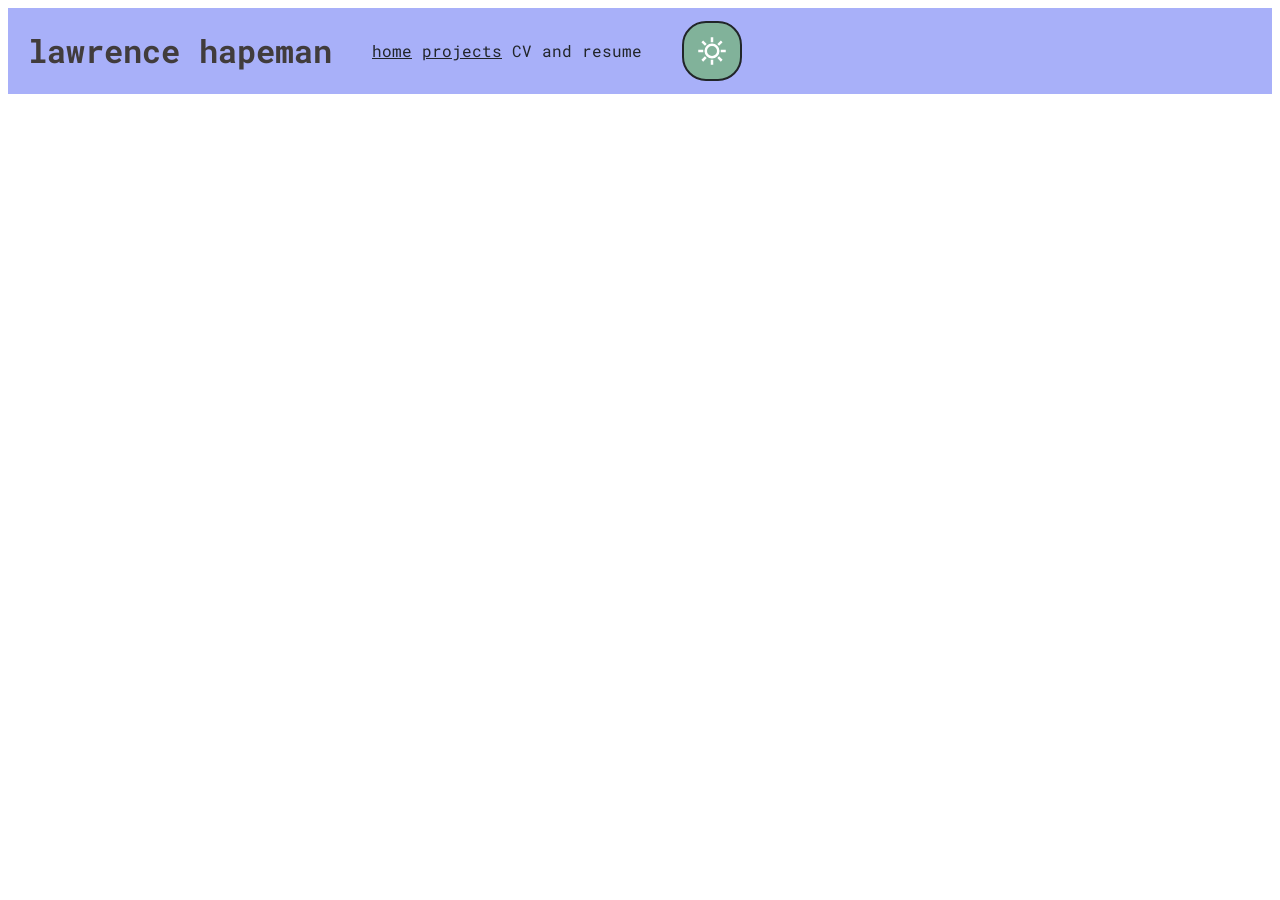
==== cvandresume.html @ e4ddff77 "initial restyling" ====
<!doctype html>
<html lang="en">
    <head>
        <title>lawrence hapeman (◕‿◕✿) | cv and resume</title>
        <link rel="preconnect" href="https://fonts.googleapis.com" />
        <link rel="preconnect" href="https://fonts.gstatic.com" crossorigin />
        <link href="https://fonts.googleapis.com/css2?family=Rubik:ital,wght@0,300..900;1,300..900&display=swap" rel="stylesheet" />
        <link href="https://fonts.googleapis.com/css2?family=Roboto+Mono:ital,wght@0,100..700;1,100..700&display=swap" rel="stylesheet" />
        <link href="styles.css" rel="stylesheet" />
        <link rel="icon" type="gif" href="./media/pixelFrogTransCrop.gif" />
        <meta name="viewport" content="width=device-width, initial-scale=1.0" />
    </head>
    <body>
        <header>
            <h1>
                lawrence hapeman
            </h1>
            <p id="desktop-page-links">
                <a class="page-link" href="./index.html">home</a>
                <a class="page-link" href="./projects.html">projects</a>
                <a class="page-link">CV and resume</a>
            </p>
            <div id="theme-switch-div">
                <button id="theme-switch">
                    <svg xmlns="http://www.w3.org/2000/svg" height="30px" viewBox="0 -960 960 960" width="30px" fill="#e3e3e3"><path d="M440-760v-160h80v160h-80Zm266 110-55-55 112-115 56 57-113 113Zm54 210v-80h160v80H760ZM440-40v-160h80v160h-80ZM254-652 140-763l57-56 113 113-56 54Zm508 512L651-255l54-54 114 110-57 59ZM40-440v-80h160v80H40Zm157 300-56-57 112-112 29 27 29 28-114 114Zm113-170q-70-70-70-170t70-170q70-70 170-70t170 70q70 70 70 170t-70 170q-70 70-170 70t-170-70Zm283-57q47-47 47-113t-47-113q-47-47-113-47t-113 47q-47 47-47 113t47 113q47 47 113 47t113-47ZM480-480Z"/></svg>
                    <div class="overlay"></div>
                    <svg xmlns="http://www.w3.org/2000/svg" height="30px" viewBox="0 -960 960 960" width="30px" fill="#e3e3e3"><path d="M484-80q-84 0-157.5-32t-128-86.5Q144-253 112-326.5T80-484q0-146 93-257.5T410-880q-18 99 11 193.5T521-521q71 71 165.5 100T880-410q-26 144-138 237T484-80Zm0-80q88 0 163-44t118-121q-86-8-163-43.5T464-465q-61-61-97-138t-43-163q-77 43-120.5 118.5T160-484q0 135 94.5 229.5T484-160Zm-20-305Z"/></svg>
                </button>
            </div>
            <p id="mobile-page-links">
                <a class="page-link" href="./index.html">home</a>
                <a class="page-link" href="./projects.html">projects</a>
                <a class="page-link">CV and resume</a>
            </p>
        </header>
        <main>

        </main>
        <script src="script.js"></script>
    </body>
</html>
---- styles.css ----
:root {
    --base-color: #FFFFFF;
    --base-variant: #A8B0F9;
    --text-color: #413C3C;
    --secondary-text: #212529;
    --primary-color: #81B29A;
    --accent-color: #E07A5F;
}
.darkmode {
    --base-color: #171C28;
    --base-variant: #525893;
    --text-color: #ECE6E2;
    --secondary-text: #FFFFFF;
    --primary-color: #81B29A;
    --accent-color: #E07A5F;
}
#theme-switch {
    height: 60px;
    width: 60px;
    padding: 0;
    border-radius: 40%;
    border-color: var(--secondary-text);
    border-style: solid;
    background-color: var(--primary-color);
    display: flex;
    justify-content: center;
    align-items: center;
}
#theme-switch svg {
   fill: var(--base-color);
}
#theme-switch svg:last-child {
    display: none;
}
.darkmode #theme-switch svg:last-child {
    display: block;
}
.darkmode #theme-switch svg:first-child {
    display: none;
}
#theme-switch-div {
    position: relative;
}
.overlay {
    position: absolute;
    top: 0;
    left: 0;
    width: 100%;
    height: 100%;
    background: rgba(0, 0, 0, 0.2);
    opacity: 0;
    transition: opacity 0.3s ease;
    border-radius: 40%;
}
#theme-switch-div:hover .overlay {
    opacity: 1;
    cursor: pointer;
}
body {
    font-family: "Rubik", sans-serif;
    background: var(--base-color);
    color: var(--text-color);
    transition: background 0.4s ease;
}
header {
    font-family: "Roboto Mono", sans-serif;
    background: var(--base-variant);
    display: flex;
    flex-flow: row wrap;
    vertical-align: center;
    align-items: center;
    transition: background 0.4s ease;
    padding: 0 20px 0;
}
header h1 {
    width: 80%;
}
.page-link {
    color: var(--secondary-text);
}
.page-link:hover {
    background-color: var(--accent-color);
}
.page-link:not([href]):hover {
    background-color: var(--base-variant);
    cursor: default;
}
#desktop-page-links {
    display: none;
}
#mobile-page-links {
    display: block;
}
main {
    padding: 0 10px 0;
}

@media (min-width: 600px) {
    #desktop-page-links {
        display: block;
        padding-right: 40px;
    }
    #mobile-page-links {
        display: none;
    }
    header h1 {
        width: auto;
        padding-right: 40px;
    }
}
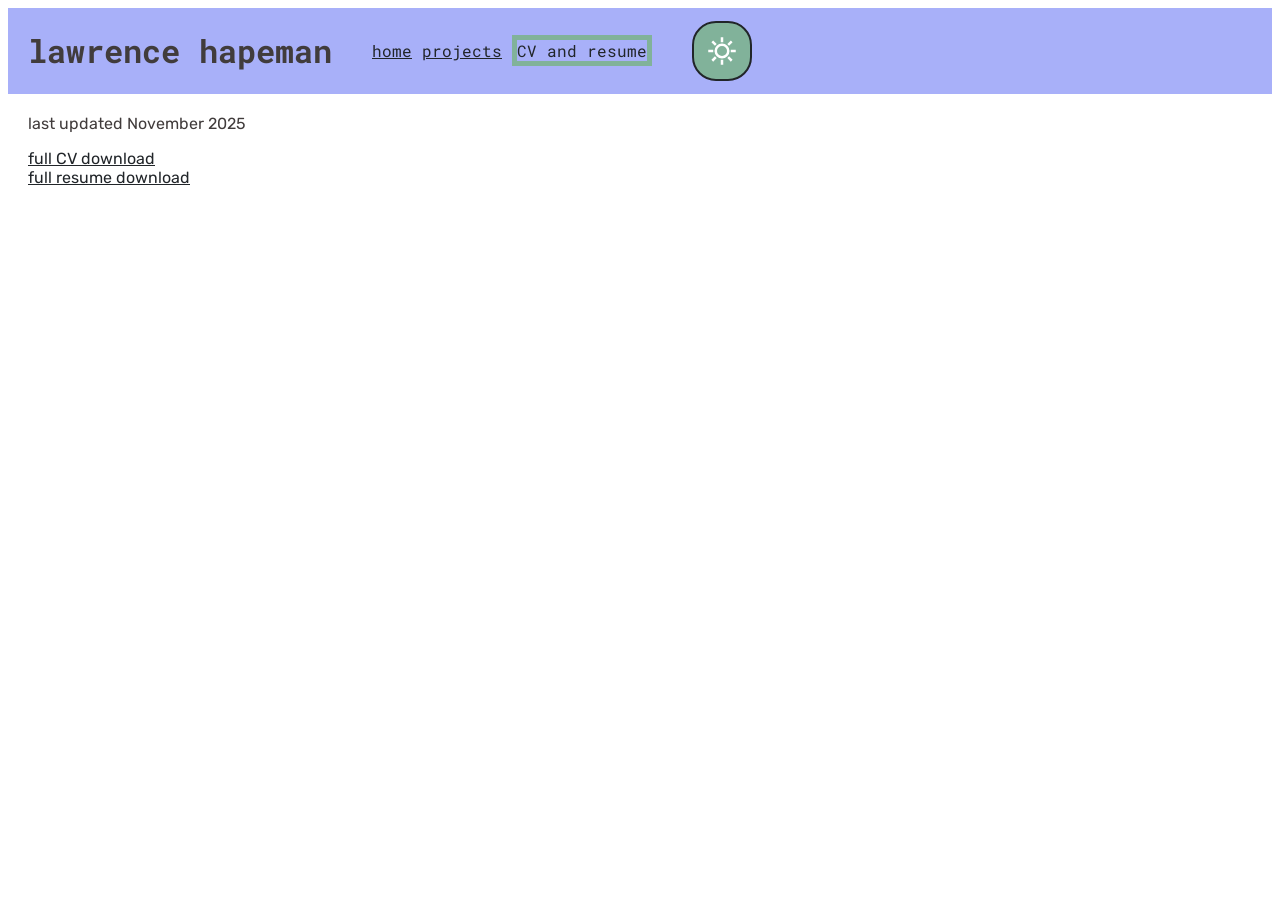
==== commit 0b7c7e39: "homepage and img styling" ====
--- a/cvandresume.html
+++ b/cvandresume.html
@@ -16,7 +16,7 @@
                 lawrence hapeman
             </h1>
             <p id="desktop-page-links">
-                <a class="page-link" href="./index.html">home</a>
+                <a class="page-link" href="./">home</a>
                 <a class="page-link" href="./projects.html">projects</a>
                 <a class="page-link">CV and resume</a>
             </p>
@@ -28,13 +28,17 @@
                 </button>
             </div>
             <p id="mobile-page-links">
-                <a class="page-link" href="./index.html">home</a>
+                <a class="page-link" href="./">home</a>
                 <a class="page-link" href="./projects.html">projects</a>
                 <a class="page-link">CV and resume</a>
             </p>
         </header>
         <main>
-
+            <section id="download-links">
+                <p style="margin-top: 0">last updated November 2025</p>
+                <a href="./documents/HapemanCVNov2025.pdf" target="_blank">full CV download</a>
+                <a href="./documents/HapemanResumeOct2025.pdf" target="_blank">full resume download</a>
+            </section>
         </main>
         <script src="script.js"></script>
     </body>
--- a/styles.css
+++ b/styles.css
@@ -81,6 +81,9 @@
 .page-link:hover {
     background-color: var(--accent-color);
 }
+.page-link:not([href]) {
+    border: var(--primary-color) 5px solid;
+}
 .page-link:not([href]):hover {
     background-color: var(--base-variant);
     cursor: default;
@@ -94,8 +97,28 @@
 main {
     padding: 0 10px 0;
 }
+figure {
+    padding: 0;
+    margin: 0;
+    font-style: italic;
+}
+img {
+    width: 100%;
+    max-width: 800px;
+}
+section {
+    display: flex;
+    flex-flow: column nowrap;
+    margin: 20px 10px 0;
+}
+section a {
+    color: var(--secondary-text);
+}
+section a:hover {
+    background-color: var(--accent-color);
+}
 
-@media (min-width: 600px) {
+@media (min-width: 750px) {
     #desktop-page-links {
         display: block;
         padding-right: 40px;
@@ -107,4 +130,15 @@
         width: auto;
         padding-right: 40px;
     }
+    main {
+        display: flex;
+        flex-flow: row wrap;
+    }
+    main h2 {
+        width: 100%;
+    }
+    main p {
+        width: 500px;
+        margin-right: 50px;
+    }
 }
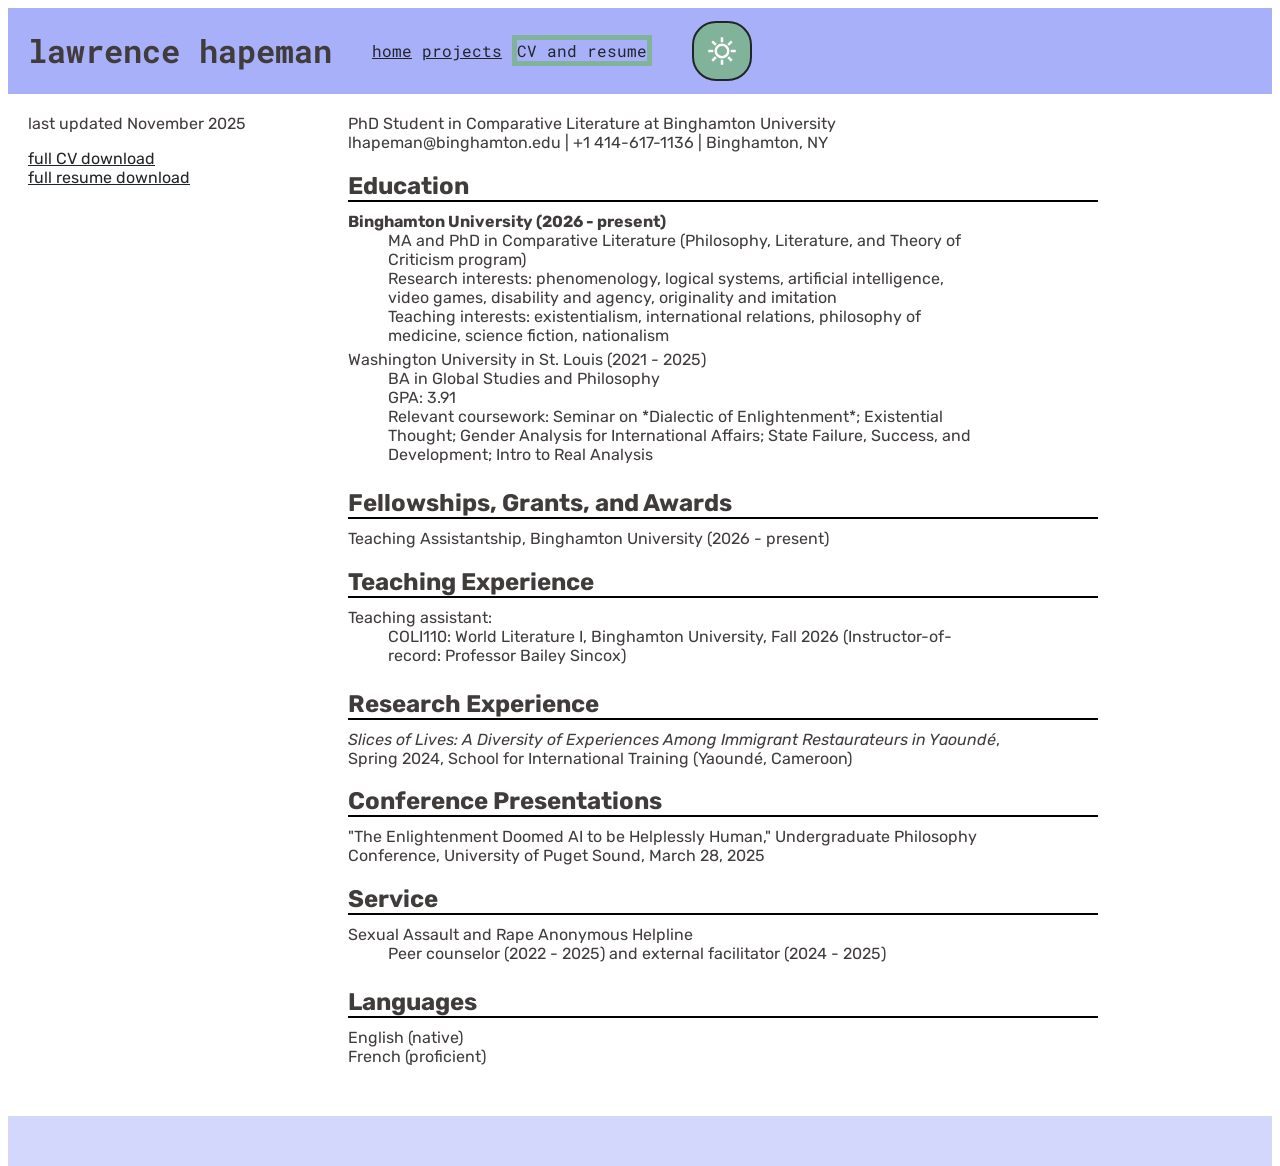
==== commit ca1e6277: "html version of CV" ====
--- a/cvandresume.html
+++ b/cvandresume.html
@@ -36,10 +36,41 @@
         <main>
             <section id="download-links">
                 <p style="margin-top: 0">last updated November 2025</p>
-                <a href="./documents/HapemanCVNov2025.pdf" target="_blank">full CV download</a>
+                <a href="./documents/CV_2026_09.pdf" target="_blank">full CV download</a>
                 <a href="./documents/HapemanResumeOct2025.pdf" target="_blank">full resume download</a>
             </section>
+            <section id="CV">
+                <p>PhD Student in Comparative Literature at Binghamton University
+                    <br/>lhapeman@binghamton.edu | +1 414-617-1136 | Binghamton, NY</p>
+                <h2>Education</h2>
+                <p><b>Binghamton University (2026 - present)</b></p>
+                <p class="tabbed-p">MA and PhD in Comparative Literature (Philosophy, Literature, and Theory of Criticism program)
+                    <br/>Research interests: phenomenology, logical systems, artificial intelligence, video games, disability and agency, originality and imitation
+                    <br/>Teaching interests: existentialism, international relations, philosophy of medicine, science fiction, nationalism</p>
+                <p>Washington University in St. Louis (2021 - 2025)</p>
+                <p class="tabbed-p">BA in Global Studies and Philosophy
+                    <br/>GPA: 3.91
+                    <br/>Relevant coursework: Seminar on *Dialectic of Enlightenment*; Existential Thought; Gender Analysis for International Affairs; State Failure, Success, and Development; Intro to Real Analysis</p>
+                <h2>Fellowships, Grants, and Awards</h2>
+                <p>Teaching Assistantship, Binghamton University (2026 - present)</p>
+                <h2>Teaching Experience</h2>
+                <p>Teaching assistant:</p>
+                <p class="tabbed-p">COLI110: World Literature I, Binghamton University, Fall 2026 (Instructor-of-record: Professor Bailey Sincox)</p>
+                <h2>Research Experience</h2>
+                <p><i>Slices of Lives: A Diversity of Experiences Among Immigrant Restaurateurs in Yaoundé</i>, Spring 2024, School for International Training (Yaoundé, Cameroon)</p>
+                <h2>Conference Presentations</h2>
+                <p>"The Enlightenment Doomed AI to be Helplessly Human," Undergraduate Philosophy Conference, University of Puget Sound, March 28, 2025</p>
+                <h2>Service</h2>
+                <p>Sexual Assault and Rape Anonymous Helpline</p>
+                <p class="tabbed-p">Peer counselor (2022 - 2025) and external facilitator (2024 - 2025)</p>
+                <h2>Languages</h2>
+                <p>English (native)
+                    <br/>French (proficient)</p>
+            </section>
         </main>
+        <footer>
+
+        </footer>
         <script src="script.js"></script>
     </body>
 </html>
--- a/styles.css
+++ b/styles.css
@@ -13,6 +13,9 @@
     --secondary-text: #FFFFFF;
     --primary-color: #81B29A;
     --accent-color: #E07A5F;
+}
+* {
+    box-sizing: border-box;
 }
 #theme-switch {
     height: 60px;
@@ -57,6 +60,8 @@
     cursor: pointer;
 }
 body {
+    height: 90vh;
+    min-height: 600px;
     font-family: "Rubik", sans-serif;
     background: var(--base-color);
     color: var(--text-color);
@@ -117,6 +122,35 @@
 section a:hover {
     background-color: var(--accent-color);
 }
+#CV h2 {
+    border-bottom: 2px solid black;
+    margin-bottom: 10px;
+}
+#CV p {
+    margin-top: 0;
+    margin-bottom: 0;
+    width: 100%;
+}
+#CV p.tabbed-p {
+    max-width: calc(100% - 40px);
+    margin-bottom: 5px;
+    margin-left: 40px;
+
+}
+footer {
+    margin-top: 50px;
+    height: 50px;
+    width: 100%;
+    background-color: var(--base-variant);
+    opacity: 0.5;
+    flex-shrink: 0  ;
+}
+#main-and-footer {
+    height: calc(100% - 150px);
+    display: flex;
+    flex-flow: column nowrap;
+    justify-content: space-between;
+}
 
 @media (min-width: 750px) {
     #desktop-page-links {
@@ -141,4 +175,21 @@
         width: 500px;
         margin-right: 50px;
     }
+    #download-links {
+        width: 300px;
+    }
+    #CV {
+        width: calc(100% - 350px);
+    }
+    #CV h2 {
+        width: 100%;
+        max-width: 750px;
+    }
+    #CV p {
+        width: 100%;
+        max-width: 700px;
+    }
+    #CV p.tabbed-p {
+        max-width: 600px;
+    }
 }
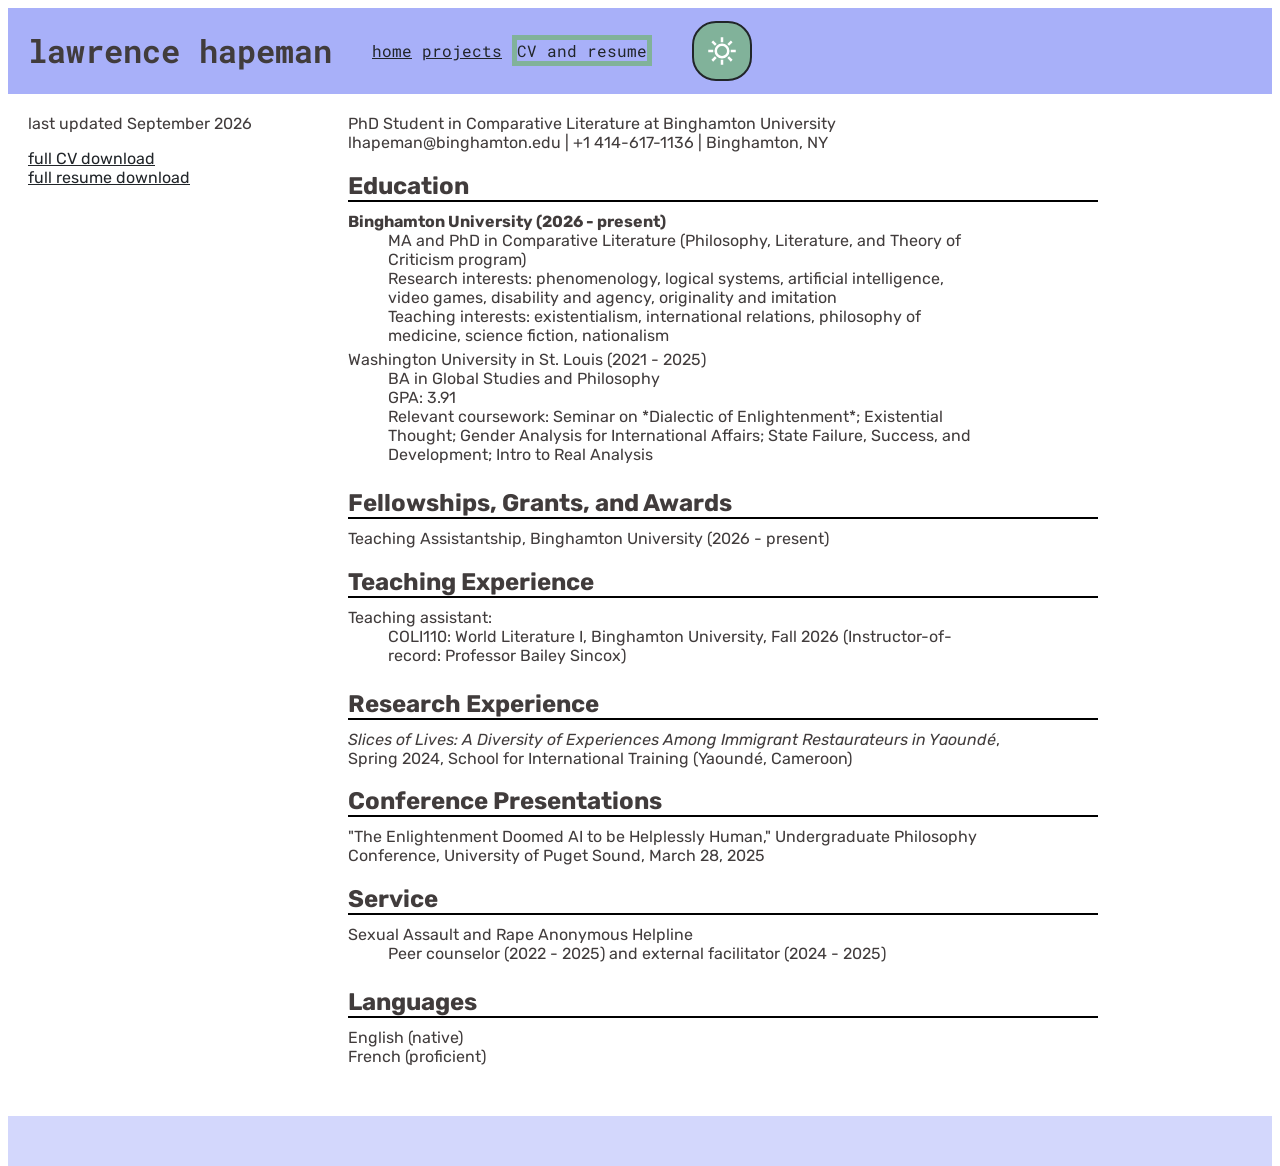
==== commit 0bbe3f1c: "rename CV" ====
--- a/cvandresume.html
+++ b/cvandresume.html
@@ -33,10 +33,11 @@
                 <a class="page-link">CV and resume</a>
             </p>
         </header>
+        <div id="main-and-footer">
         <main>
             <section id="download-links">
-                <p style="margin-top: 0">last updated November 2025</p>
-                <a href="./documents/CV_2026_09.pdf" target="_blank">full CV download</a>
+                <p style="margin-top: 0">last updated September 2026</p>
+                <a href="./documents/LawrenceHapeman_CV_2026_09.pdf" target="_blank">full CV download</a>
                 <a href="./documents/HapemanResumeOct2025.pdf" target="_blank">full resume download</a>
             </section>
             <section id="CV">
@@ -71,6 +72,7 @@
         <footer>
 
         </footer>
+        </div>
         <script src="script.js"></script>
     </body>
 </html>
--- a/styles.css
+++ b/styles.css
@@ -143,7 +143,7 @@
     width: 100%;
     background-color: var(--base-variant);
     opacity: 0.5;
-    flex-shrink: 0  ;
+    flex-shrink: 0;
 }
 #main-and-footer {
     height: calc(100% - 150px);
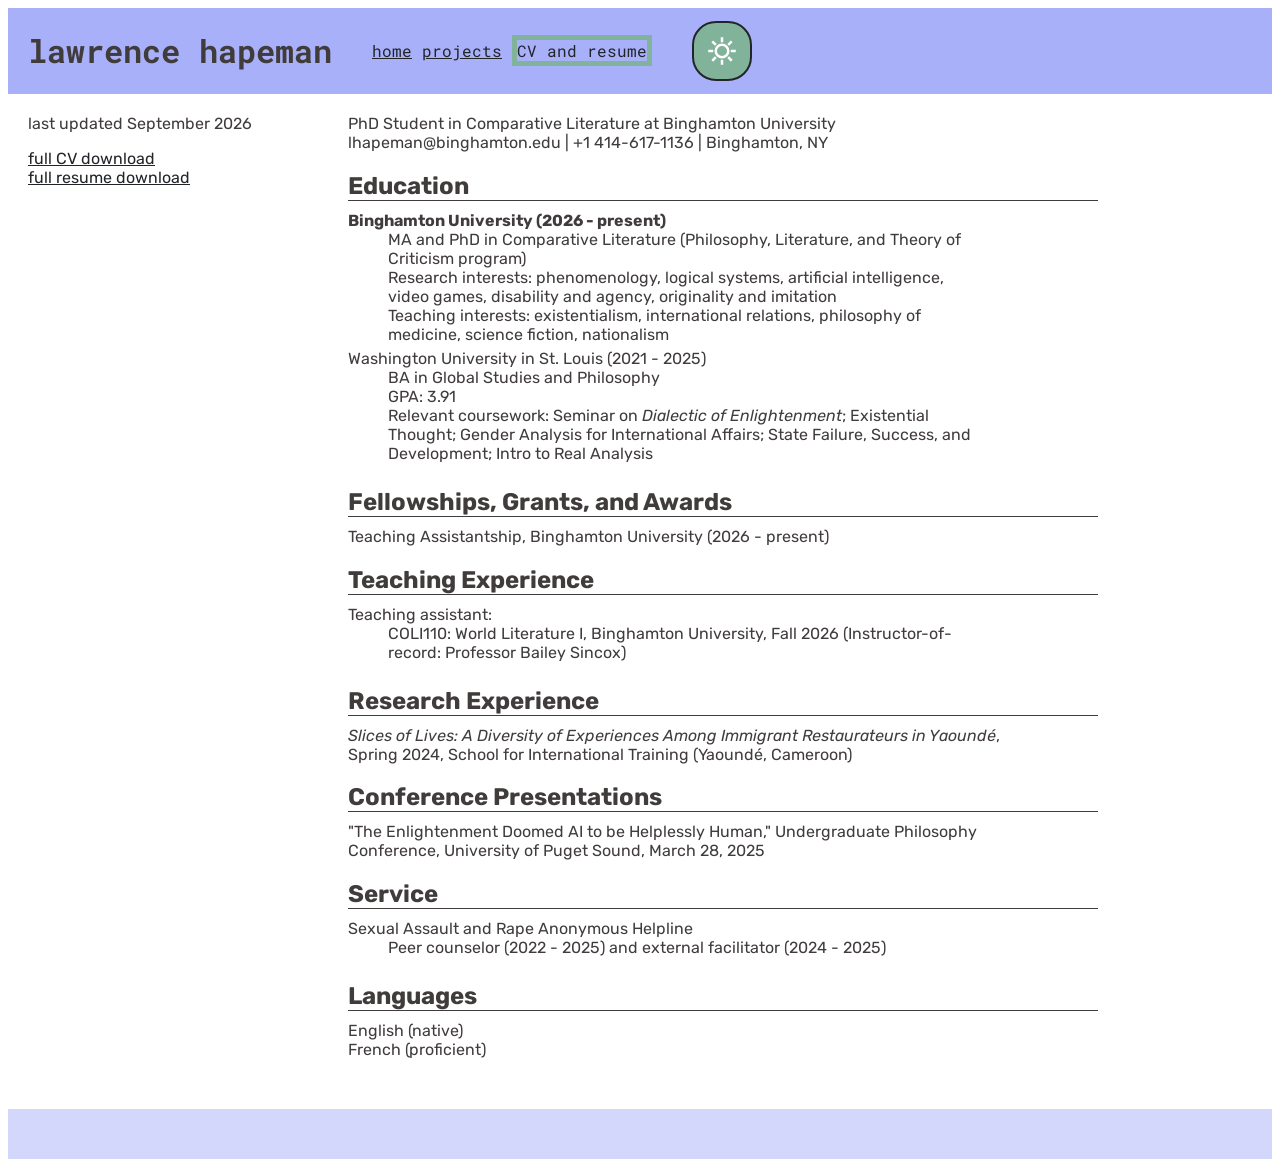
==== commit 54709bfe: "italicize CV book title" ====
--- a/cvandresume.html
+++ b/cvandresume.html
@@ -38,7 +38,7 @@
             <section id="download-links">
                 <p style="margin-top: 0">last updated September 2026</p>
                 <a href="./documents/LawrenceHapeman_CV_2026_09.pdf" target="_blank">full CV download</a>
-                <a href="./documents/HapemanResumeOct2025.pdf" target="_blank">full resume download</a>
+                <a href="./documents/LawrenceHapeman_resume_2026_09.pdf" target="_blank">full resume download</a>
             </section>
             <section id="CV">
                 <p>PhD Student in Comparative Literature at Binghamton University
@@ -51,7 +51,7 @@
                 <p>Washington University in St. Louis (2021 - 2025)</p>
                 <p class="tabbed-p">BA in Global Studies and Philosophy
                     <br/>GPA: 3.91
-                    <br/>Relevant coursework: Seminar on *Dialectic of Enlightenment*; Existential Thought; Gender Analysis for International Affairs; State Failure, Success, and Development; Intro to Real Analysis</p>
+                    <br/>Relevant coursework: Seminar on <i>Dialectic of Enlightenment</i>; Existential Thought; Gender Analysis for International Affairs; State Failure, Success, and Development; Intro to Real Analysis</p>
                 <h2>Fellowships, Grants, and Awards</h2>
                 <p>Teaching Assistantship, Binghamton University (2026 - present)</p>
                 <h2>Teaching Experience</h2>
--- a/styles.css
+++ b/styles.css
@@ -60,12 +60,12 @@
     cursor: pointer;
 }
 body {
-    height: 90vh;
-    min-height: 600px;
+    min-height: 90vh;
     font-family: "Rubik", sans-serif;
     background: var(--base-color);
     color: var(--text-color);
     transition: background 0.4s ease;
+    margin-bottom: 10px;
 }
 header {
     font-family: "Roboto Mono", sans-serif;
@@ -114,7 +114,7 @@
 section {
     display: flex;
     flex-flow: column nowrap;
-    margin: 20px 10px 0;
+    margin-top: 20px;
 }
 section a {
     color: var(--secondary-text);
@@ -123,7 +123,7 @@
     background-color: var(--accent-color);
 }
 #CV h2 {
-    border-bottom: 2px solid black;
+    border-bottom: 1px solid var(--text-color);
     margin-bottom: 10px;
 }
 #CV p {
@@ -192,4 +192,7 @@
     #CV p.tabbed-p {
         max-width: 600px;
     }
+    section {
+        margin: 20px 10px 0;
+    }
 }
